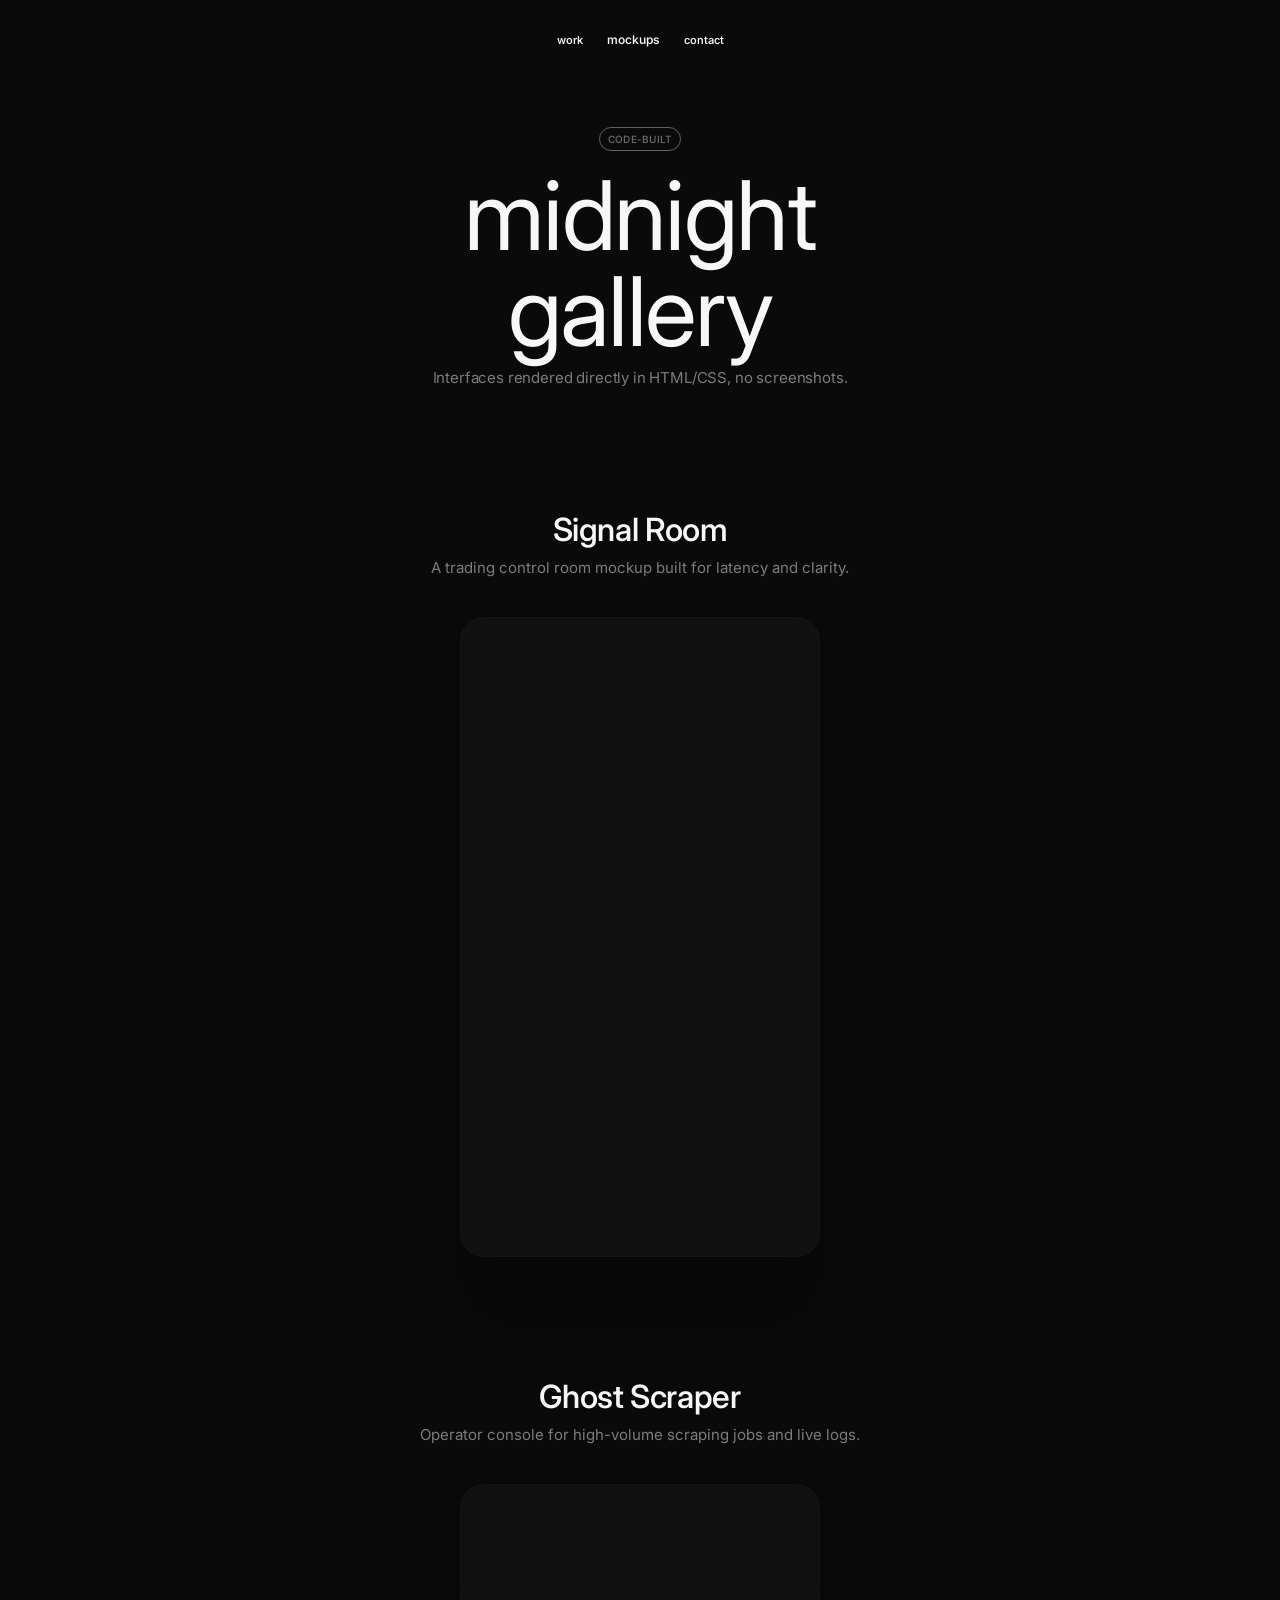
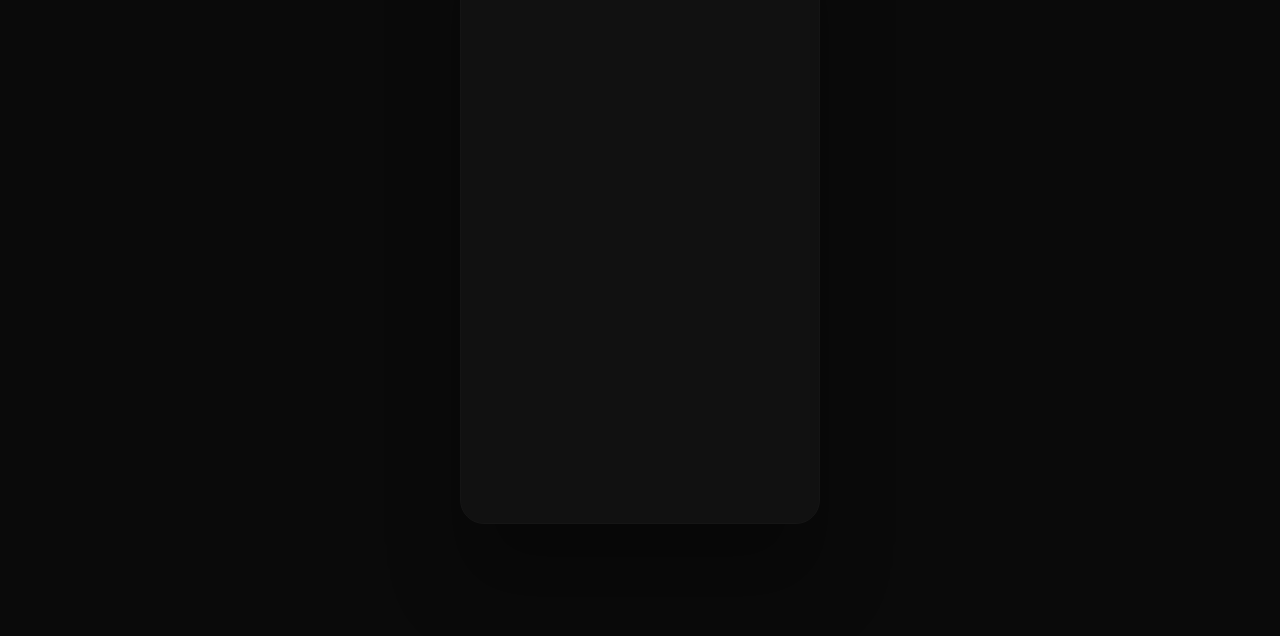
==== mockups.html @ c09f7953 "Create mockups.html" ====
<!doctype html>
<html lang="en">
<head>
  <meta charset="utf-8" />
  <title>Mockups · International Magic</title>
  <meta name="viewport" content="width=device-width, initial-scale=1" />
  <link rel="preconnect" href="https://fonts.googleapis.com" />
  <link rel="preconnect" href="https://fonts.gstatic.com" crossorigin />
  <link href="https://fonts.googleapis.com/css2?family=Inter:wght@400;475;500;550;650&display=swap" rel="stylesheet" />
  <link rel="stylesheet" href="style.css" />
</head>
<body>
  <div class="page">
    <header class="top-nav">
      <a href="index.html#work" class="top-nav-link">work</a>
      <span class="top-nav-brand">mockups</span>
      <a href="index.html#contact" class="top-nav-link">contact</a>
    </header>

    <main>
      <section class="section hero">
        <div class="hero-content">
          <span class="badge">CODE-BUILT</span>
          <h1 class="hero-title">midnight gallery</h1>
          <p class="hero-subtitle">
            Interfaces rendered directly in HTML/CSS, no screenshots.
          </p>
        </div>
      </section>

      <!-- Signal Room -->
      <section class="section">
        <div class="section-heading">
          <h2 class="heading">Signal Room</h2>
          <p class="section-subtitle">
            A trading control room mockup built for latency and clarity.
          </p>
        </div>

        <div class="device-frame">
          <!-- paste Signal Room mockup here (from previous message) -->
          <!-- ... -->
        </div>
      </section>

      <!-- Ghost Scraper -->
      <section class="section">
        <div class="section-heading">
          <h2 class="heading">Ghost Scraper</h2>
          <p class="section-subtitle">
            Operator console for high-volume scraping jobs and live logs.
          </p>
        </div>

        <div class="device-frame">
          <!-- paste Ghost Scraper mockup here (from previous message) -->
          <!-- ... -->
        </div>
      </section>
    </main>
  </div>

  <script src="app.js"></script>
</body>
</html>
---- style.css ----
:root {
  --color-void: #0a0a0a;
  --color-chalk: #f7f7f7;
  --color-ivory: #ebebeb;
  --color-ash: #7c7c7c;
  --color-graphite: #4d4d4d;
  --color-smoke: #707070;
  --color-steel: #616161;
  --color-charcoal: #585858;

  --text-caption: 10px;
  --leading-caption: 1.4;
  --tracking-caption: 0.25px;
  --text-body-lg: 16px;
  --leading-body-lg: 1.6;
  --tracking-body-lg: -0.16px;
  --text-heading: 32px;
  --leading-heading: 1.25;
  --tracking-heading: -0.384px;
  --text-display: 96px;
  --leading-display: 1;
  --tracking-display: -1.632px;

  --font-weight-regular: 400;
  --font-weight-w475: 475;
  --font-weight-medium: 500;
  --font-weight-w550: 550;
  --font-weight-w650: 650;

  --spacing-4: 4px;
  --spacing-8: 8px;
  --spacing-10: 10px;
  --spacing-12: 12px;
  --spacing-16: 16px;
  --spacing-20: 20px;
  --spacing-24: 24px;

  --page-max-width: 640px;
  --section-gap: 120px;

  --radius-cards: 24px;
  --radius-buttons: 9999px;
  --radius-badges: 9999px;

  --shadow-xl: 0px 64px 72px 0px rgba(0, 0, 0, 0.25);
}

*,
*::before,
*::after {
  box-sizing: border-box;
}

html,
body {
  margin: 0;
  padding: 0;
  background: var(--color-void);
  color: var(--color-chalk);
  font-family: 'Inter', system-ui, -apple-system, BlinkMacSystemFont, "Segoe UI", Roboto, sans-serif;
}

body {
  display: flex;
  justify-content: center;
}

.page {
  max-width: var(--page-max-width);
  width: 100%;
  padding: 32px 20px 80px;
}

.section {
  margin-top: var(--section-gap);
}

.section:first-of-type {
  margin-top: 80px;
}

/* Top navigation */

.top-nav {
  display: flex;
  justify-content: center;
  align-items: center;
  gap: 24px;
  font-size: 11px;
  font-weight: var(--font-weight-w550);
  color: var(--color-chalk);
}

.top-nav-link,
.top-nav-brand {
  text-decoration: none;
  color: inherit;
}

.top-nav-brand {
  font-size: 12px;
}

/* Hero */

.hero-content {
  text-align: center;
}

.hero-title {
  margin: 16px 0 8px;
  font-size: var(--text-display);
  line-height: var(--leading-display);
  letter-spacing: var(--tracking-display);
  font-weight: var(--font-weight-regular);
}

.hero-subtitle {
  margin: 0;
  font-size: 15px;
  line-height: 1.5;
  letter-spacing: -0.16px;
  color: var(--color-ash);
}

/* Badge */

.badge {
  display: inline-flex;
  align-items: center;
  justify-content: center;
  padding: var(--spacing-4) var(--spacing-8);
  border-radius: var(--radius-badges);
  border: 1px solid var(--color-steel);
  font-size: var(--text-caption);
  line-height: var(--leading-caption);
  letter-spacing: var(--tracking-caption);
  font-weight: var(--font-weight-w475);
  color: var(--color-smoke);
}

/* Section headings */

.section-heading {
  text-align: center;
  margin-bottom: 40px;
}

.heading {
  margin: 0 0 8px;
  font-size: var(--text-heading);
  line-height: var(--leading-heading);
  letter-spacing: var(--tracking-heading);
  font-weight: var(--font-weight-w550);
  color: var(--color-chalk);
}

.section-subtitle {
  margin: 0;
  font-size: 15px;
  color: var(--color-ash);
}

/* Body text */

.body-lg {
  font-size: var(--text-body-lg);
  line-height: var(--leading-body-lg);
  letter-spacing: var(--tracking-body-lg);
  color: var(--color-ash);
}

/* Projects */

.project {
  margin-bottom: 80px;
}

.project-header {
  text-align: center;
  margin-bottom: 32px;
}

.project-title {
  margin: 16px 0 8px;
  font-size: 24px;
  font-weight: var(--font-weight-w550);
  letter-spacing: -0.16px;
}

.project-subtitle {
  margin: 0;
  font-size: 15px;
  color: var(--color-ash);
}

/* Device frame */

.device-frame {
  width: 100%;
  max-width: 360px;
  margin: 0 auto 32px;
  aspect-ratio: 9 / 16;
  border-radius: var(--radius-cards);
  box-shadow: var(--shadow-xl);
  background: #111;
  border: 1px solid #151515;
  overflow: hidden;
}

/* Project meta */

.project-meta {
  text-align: center;
}

.project-copy {
  margin: 0 0 24px;
  font-size: var(--text-body-lg);
  line-height: var(--leading-body-lg);
  letter-spacing: var(--tracking-body-lg);
  color: var(--color-ash);
}

/* Ghost button */

.ghost-button {
  display: inline-flex;
  align-items: center;
  justify-content: center;
  padding: 8px 20px;
  border-radius: var(--radius-buttons);
  border: 1px solid var(--color-ivory);
  font-size: 15px;
  font-weight: var(--font-weight-w475);
  letter-spacing: -0.16px;
  color: var(--color-ivory);
  background: transparent;
  text-decoration: none;
  cursor: pointer;
}

/* ---- Signal Room mock app styles ---- */

.app-shell {
  width: 100%;
  height: 100%;
  background: #101010;
  display: flex;
  flex-direction: column;
  padding: 12px;
  color: var(--color-chalk);
}

.app-header {
  display: flex;
  justify-content: space-between;
  align-items: center;
  padding-bottom: 8px;
  border-bottom: 1px solid #181818;
}

.app-title {
  display: flex;
  align-items: center;
  gap: 8px;
}

.app-name {
  font-size: 13px;
  font-weight: var(--font-weight-w550);
}

.app-env-pill {
  padding: 2px 8px;
  border-radius: var(--radius-buttons);
  border: 1px solid #2b2b2b;
  font-size: 10px;
  color: var(--color-ash);
}

.app-status {
  display: flex;
  align-items: center;
  gap: 6px;
  font-size: 11px;
  color: var(--color-ash);
}

.status-dot {
  width: 6px;
  height: 6px;
  border-radius: 50%;
}

.status-online {
  background: #3fbf6b;
}

/* Layout */

.app-body {
  display: grid;
  grid-template-columns: 220px 1fr;
  gap: 12px;
  margin-top: 12px;
}

/* Sidebar */

.app-sidebar {
  background: #0f0f0f;
  border-radius: 12px;
  border: 1px solid #181818;
  padding: 10px;
}

.sidebar-section + .sidebar-section {
  margin-top: 16px;
}

.sidebar-label {
  font-size: 11px;
  text-transform: uppercase;
  letter-spacing: 0.12em;
  color: var(--color-graphite);
  margin-bottom: 8px;
}

.sidebar-list {
  list-style: none;
  margin: 0;
  padding: 0;
}

.sidebar-item {
  display: flex;
  justify-content: space-between;
  align-items: center;
  padding: 6px 8px;
  border-radius: 8px;
  font-size: 12px;
  color: var(--color-chalk);
}

.sidebar-item-active {
  background: #151515;
}

.tag {
  font-size: 10px;
  padding: 2px 6px;
  border-radius: 9999px;
}

.tag-running {
  background: rgba(63, 191, 107, 0.12);
  color: #3fbf6b;
}

.tag-paused {
  background: rgba(184, 163, 74, 0.12);
  color: #b8a34a;
}

.tag-error {
  background: rgba(215, 83, 83, 0.12);
  color: #d75353;
}

.sidebar-filter-row {
  display: flex;
  flex-wrap: wrap;
  gap: 6px;
}

.pill {
  border-radius: 9999px;
  border: 1px solid #2b2b2b;
  background: transparent;
  color: var(--color-ash);
  font-size: 10px;
  padding: 4px 8px;
}

.pill-active {
  background: #181818;
  color: var(--color-chalk);
}

/* Main content */

.app-main {
  display: flex;
  flex-direction: column;
  gap: 10px;
}

.metrics-row {
  display: flex;
  gap: 10px;
}

.metric-card {
  flex: 1;
  background: #0f0f0f;
  border-radius: 12px;
  border: 1px solid #181818;
  padding: 8px 10px;
}

.metric-label {
  font-size: 11px;
  color: var(--color-ash);
}

.metric-value {
  margin-top: 4px;
  font-size: 14px;
  font-weight: var(--font-weight-w550);
}

/* Chart stub */

.chart-card {
  background: #0f0f0f;
  border-radius: 12px;
  border: 1px solid #181818;
  padding: 8px 10px;
}

.chart-header {
  display: flex;
  justify-content: space-between;
  align-items: center;
  font-size: 11px;
  color: var(--color-ash);
}

.chart-body.chart-placeholder {
  margin-top: 6px;
  height: 80px;
  background-image: linear-gradient(
    to right,
    rgba(255,255,255,0.04) 0,
    rgba(255,255,255,0.04) 1px,
    transparent 1px,
    transparent 40px
  );
  background-size: 40px 100%;
  border-radius: 8px;
}

/* Table */

.table-card {
  background: #0f0f0f;
  border-radius: 12px;
  border: 1px solid #181818;
  padding: 8px 10px;
}

.table-header {
  display: flex;
  justify-content: space-between;
  align-items: center;
  font-size: 11px;
  color: var(--color-ash);
  margin-bottom: 4px;
}

.positions-table {
  width: 100%;
  border-collapse: collapse;
  font-size: 11px;
}

.positions-table th,
.positions-table td {
  padding: 4px 3px;
  text-align: left;
}

.positions-table thead {
  color: var(--color-graphite);
}

.positions-table tbody tr:nth-child(even) {
  background: #111111;
}

.pnl-positive {
  color: #3fbf6b;
}

.pnl-negative {
  color: #d75353;
}
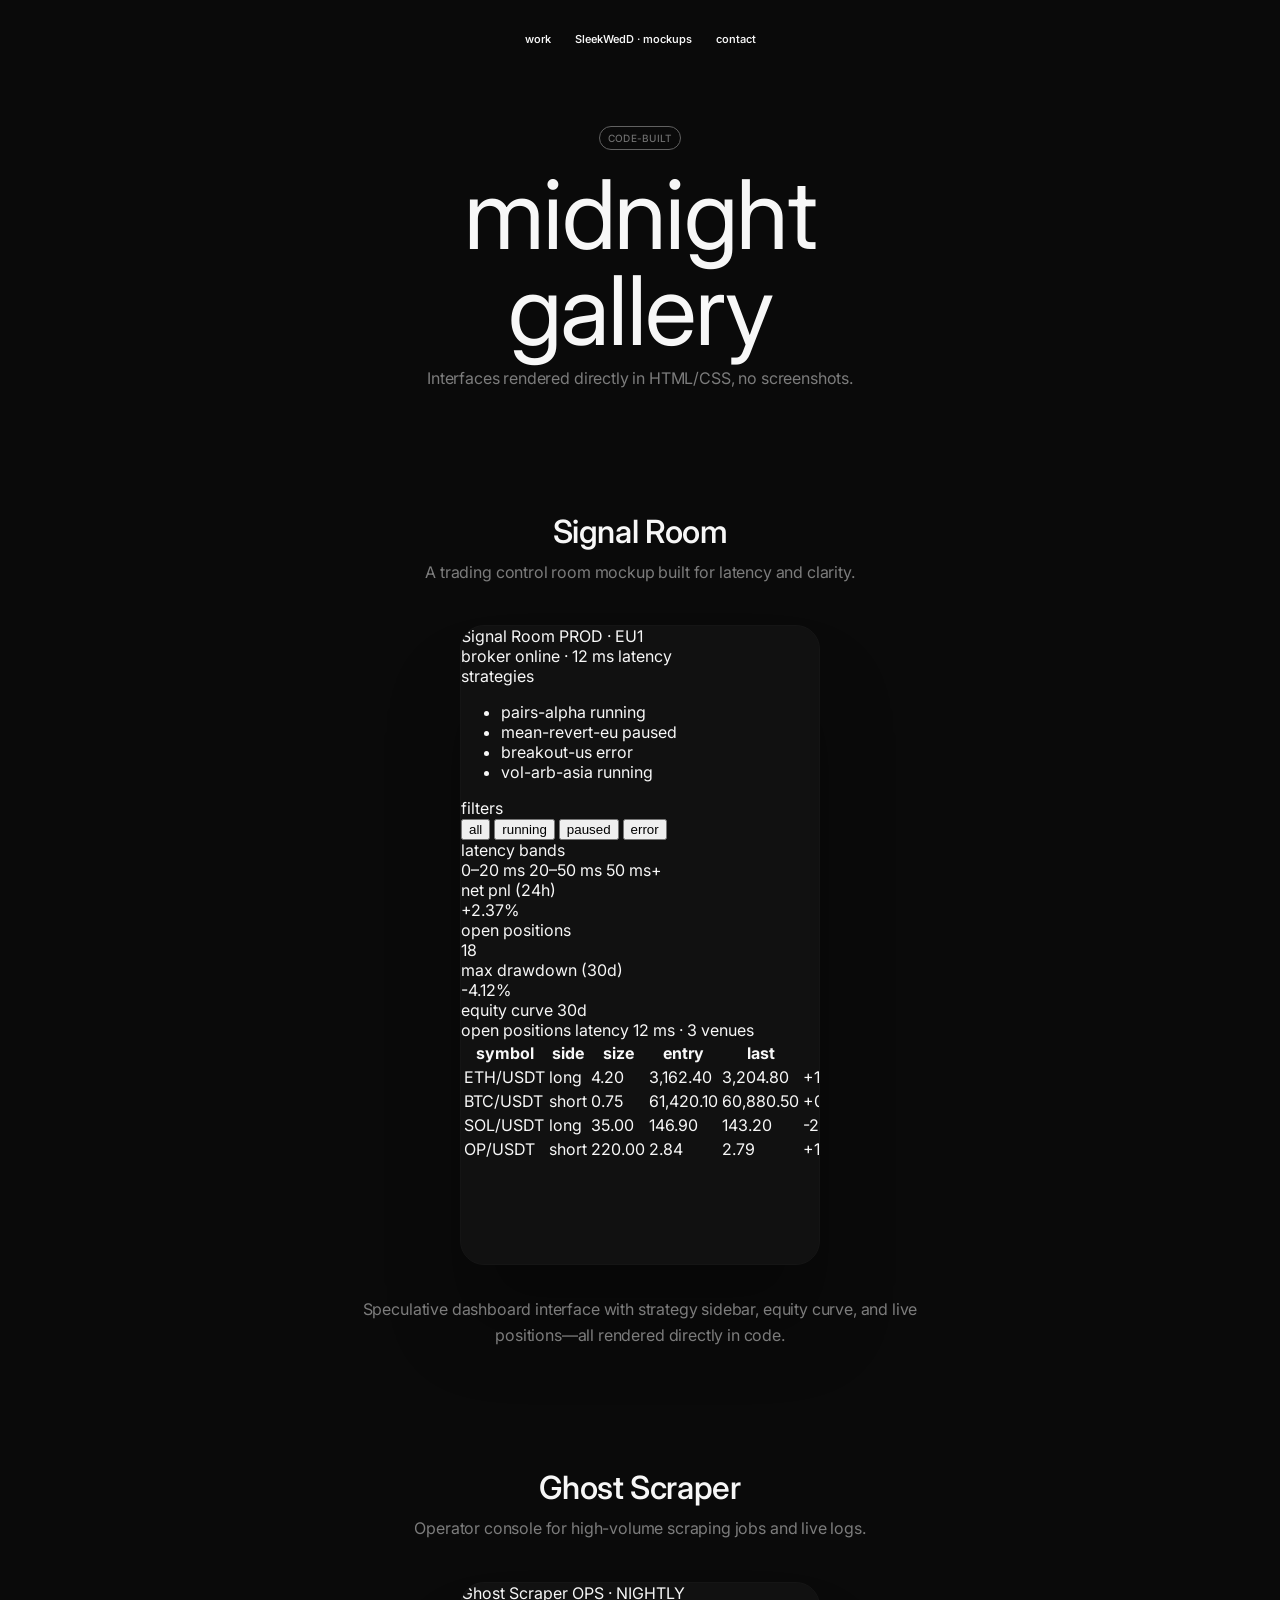
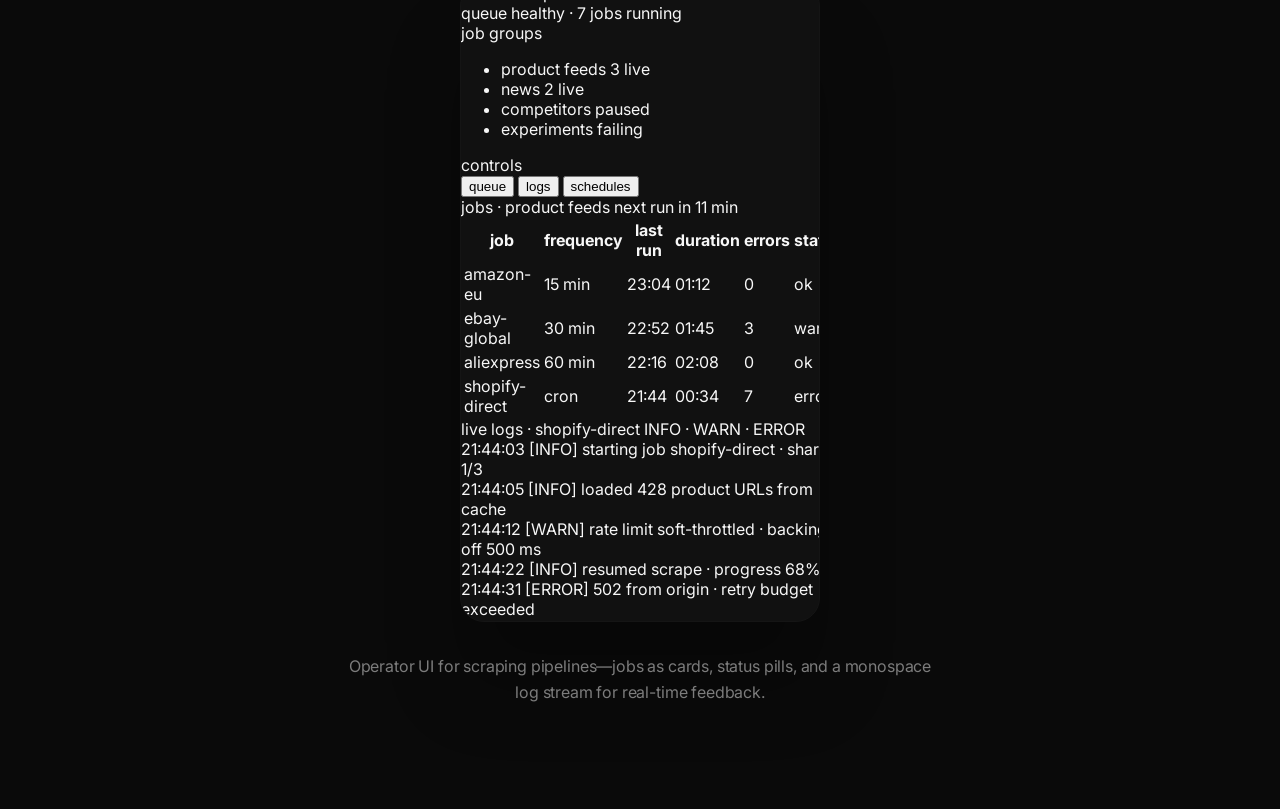
==== commit 850154bd: "Update mockups.html" ====
--- a/mockups.html
+++ b/mockups.html
@@ -2,22 +2,30 @@
 <html lang="en">
 <head>
   <meta charset="utf-8" />
-  <title>Mockups · International Magic</title>
+  <title>Mockups · SleekWedD</title>
   <meta name="viewport" content="width=device-width, initial-scale=1" />
+  <meta
+    name="description"
+    content="Code-built mockups from SleekWedD: Signal Room trading dashboard and Ghost Scraper automation console."
+  />
   <link rel="preconnect" href="https://fonts.googleapis.com" />
   <link rel="preconnect" href="https://fonts.gstatic.com" crossorigin />
-  <link href="https://fonts.googleapis.com/css2?family=Inter:wght@400;475;500;550;650&display=swap" rel="stylesheet" />
+  <link
+    href="https://fonts.googleapis.com/css2?family=Inter:wght@400;475;500;550;650&display=swap"
+    rel="stylesheet"
+  />
   <link rel="stylesheet" href="style.css" />
 </head>
 <body>
   <div class="page">
     <header class="top-nav">
       <a href="index.html#work" class="top-nav-link">work</a>
-      <span class="top-nav-brand">mockups</span>
+      <span class="top-nav-brand">SleekWedD · mockups</span>
       <a href="index.html#contact" class="top-nav-link">contact</a>
     </header>
 
     <main>
+      <!-- Hero -->
       <section class="section hero">
         <div class="hero-content">
           <span class="badge">CODE-BUILT</span>
@@ -38,8 +46,153 @@
         </div>
 
         <div class="device-frame">
-          <!-- paste Signal Room mockup here (from previous message) -->
-          <!-- ... -->
+          <!-- Signal Room mockup -->
+          <div class="app-shell app-shell--signal">
+            <header class="app-header">
+              <div class="app-title">
+                <span class="app-name">Signal Room</span>
+                <span class="app-env-pill">PROD · EU1</span>
+              </div>
+              <div class="app-status">
+                <span class="status-dot status-online"></span>
+                <span class="status-label">broker online · 12 ms latency</span>
+              </div>
+            </header>
+
+            <div class="app-body">
+              <!-- Sidebar -->
+              <aside class="app-sidebar">
+                <div class="sidebar-section">
+                  <div class="sidebar-label">strategies</div>
+                  <ul class="sidebar-list">
+                    <li class="sidebar-item sidebar-item-active">
+                      <span>pairs-alpha</span>
+                      <span class="tag tag-running">running</span>
+                    </li>
+                    <li class="sidebar-item">
+                      <span>mean-revert-eu</span>
+                      <span class="tag tag-paused">paused</span>
+                    </li>
+                    <li class="sidebar-item">
+                      <span>breakout-us</span>
+                      <span class="tag tag-error">error</span>
+                    </li>
+                    <li class="sidebar-item">
+                      <span>vol-arb-asia</span>
+                      <span class="tag tag-running">running</span>
+                    </li>
+                  </ul>
+                </div>
+
+                <div class="sidebar-section">
+                  <div class="sidebar-label">filters</div>
+                  <div class="sidebar-filter-row">
+                    <button class="pill pill-active">all</button>
+                    <button class="pill">running</button>
+                    <button class="pill">paused</button>
+                    <button class="pill">error</button>
+                  </div>
+                </div>
+
+                <div class="sidebar-section">
+                  <div class="sidebar-label">latency bands</div>
+                  <div class="latency-badges">
+                    <span class="latency-pill latency-good">0–20 ms</span>
+                    <span class="latency-pill latency-warn">20–50 ms</span>
+                    <span class="latency-pill latency-bad">50 ms+</span>
+                  </div>
+                </div>
+              </aside>
+
+              <!-- Main -->
+              <div class="app-main">
+                <div class="metrics-row">
+                  <div class="metric-card">
+                    <div class="metric-label">net pnl (24h)</div>
+                    <div class="metric-value metric-positive">+2.37%</div>
+                  </div>
+                  <div class="metric-card">
+                    <div class="metric-label">open positions</div>
+                    <div class="metric-value">18</div>
+                  </div>
+                  <div class="metric-card">
+                    <div class="metric-label">max drawdown (30d)</div>
+                    <div class="metric-value metric-negative">-4.12%</div>
+                  </div>
+                </div>
+
+                <div class="chart-card">
+                  <div class="chart-header">
+                    <span class="chart-title">equity curve</span>
+                    <span class="chart-range">30d</span>
+                  </div>
+                  <div class="chart-body chart-placeholder">
+                    <div class="chart-line"></div>
+                  </div>
+                </div>
+
+                <div class="table-card">
+                  <div class="table-header">
+                    <span class="table-title">open positions</span>
+                    <span class="table-subtitle">latency 12 ms · 3 venues</span>
+                  </div>
+                  <table class="positions-table">
+                    <thead>
+                      <tr>
+                        <th>symbol</th>
+                        <th>side</th>
+                        <th>size</th>
+                        <th>entry</th>
+                        <th>last</th>
+                        <th>pnl</th>
+                      </tr>
+                    </thead>
+                    <tbody>
+                      <tr>
+                        <td>ETH/USDT</td>
+                        <td>long</td>
+                        <td>4.20</td>
+                        <td>3,162.40</td>
+                        <td>3,204.80</td>
+                        <td class="pnl-positive">+1.34%</td>
+                      </tr>
+                      <tr>
+                        <td>BTC/USDT</td>
+                        <td>short</td>
+                        <td>0.75</td>
+                        <td>61,420.10</td>
+                        <td>60,880.50</td>
+                        <td class="pnl-positive">+0.88%</td>
+                      </tr>
+                      <tr>
+                        <td>SOL/USDT</td>
+                        <td>long</td>
+                        <td>35.00</td>
+                        <td>146.90</td>
+                        <td>143.20</td>
+                        <td class="pnl-negative">-2.52%</td>
+                      </tr>
+                      <tr>
+                        <td>OP/USDT</td>
+                        <td>short</td>
+                        <td>220.00</td>
+                        <td>2.84</td>
+                        <td>2.79</td>
+                        <td class="pnl-positive">+1.76%</td>
+                      </tr>
+                    </tbody>
+                  </table>
+                </div>
+              </div>
+            </div>
+          </div>
+        </div>
+
+        <div class="project-meta">
+          <p class="project-copy">
+            Speculative dashboard interface with strategy sidebar, equity curve,
+            and live positions—all rendered directly in code.
+          </p>
         </div>
       </section>
 
@@ -53,8 +206,149 @@
         </div>
 
         <div class="device-frame">
-          <!-- paste Ghost Scraper mockup here (from previous message) -->
-          <!-- ... -->
+          <!-- Ghost Scraper mockup -->
+          <div class="app-shell app-shell--ghost">
+            <header class="app-header">
+              <div class="app-title">
+                <span class="app-name">Ghost Scraper</span>
+                <span class="app-env-pill">OPS · NIGHTLY</span>
+              </div>
+              <div class="app-status">
+                <span class="status-dot status-online"></span>
+                <span class="status-label">queue healthy · 7 jobs running</span>
+              </div>
+            </header>
+
+            <div class="app-body app-body--ghost">
+              <aside class="app-sidebar">
+                <div class="sidebar-section">
+                  <div class="sidebar-label">job groups</div>
+                  <ul class="sidebar-list">
+                    <li class="sidebar-item sidebar-item-active">
+                      <span>product feeds</span>
+                      <span class="tag tag-running">3 live</span>
+                    </li>
+                    <li class="sidebar-item">
+                      <span>news</span>
+                      <span class="tag tag-running">2 live</span>
+                    </li>
+                    <li class="sidebar-item">
+                      <span>competitors</span>
+                      <span class="tag tag-paused">paused</span>
+                    </li>
+                    <li class="sidebar-item">
+                      <span>experiments</span>
+                      <span class="tag tag-error">failing</span>
+                    </li>
+                  </ul>
+                </div>
+
+                <div class="sidebar-section">
+                  <div class="sidebar-label">controls</div>
+                  <div class="sidebar-filter-row">
+                    <button class="pill pill-active">queue</button>
+                    <button class="pill">logs</button>
+                    <button class="pill">schedules</button>
+                  </div>
+                </div>
+              </aside>
+
+              <div class="app-main app-main--ghost">
+                <div class="table-card table-card--ghost">
+                  <div class="table-header">
+                    <span class="table-title">jobs · product feeds</span>
+                    <span class="table-subtitle">next run in 11 min</span>
+                  </div>
+                  <table class="jobs-table">
+                    <thead>
+                      <tr>
+                        <th>job</th>
+                        <th>frequency</th>
+                        <th>last run</th>
+                        <th>duration</th>
+                        <th>errors</th>
+                        <th>status</th>
+                      </tr>
+                    </thead>
+                    <tbody>
+                      <tr>
+                        <td>amazon-eu</td>
+                        <td>15 min</td>
+                        <td>23:04</td>
+                        <td>01:12</td>
+                        <td>0</td>
+                        <td><span class="status-pill status-pill-ok">ok</span></td>
+                      </tr>
+                      <tr>
+                        <td>ebay-global</td>
+                        <td>30 min</td>
+                        <td>22:52</td>
+                        <td>01:45</td>
+                        <td>3</td>
+                        <td><span class="status-pill status-pill-warn">warn</span></td>
+                      </tr>
+                      <tr>
+                        <td>aliexpress</td>
+                        <td>60 min</td>
+                        <td>22:16</td>
+                        <td>02:08</td>
+                        <td>0</td>
+                        <td><span class="status-pill status-pill-ok">ok</span></td>
+                      </tr>
+                      <tr>
+                        <td>shopify-direct</td>
+                        <td>cron</td>
+                        <td>21:44</td>
+                        <td>00:34</td>
+                        <td>7</td>
+                        <td><span class="status-pill status-pill-error">error</span></td>
+                      </tr>
+                    </tbody>
+                  </table>
+                </div>
+
+                <div class="logs-card">
+                  <div class="logs-header">
+                    <span class="logs-title">live logs · shopify-direct</span>
+                    <span class="logs-level">INFO · WARN · ERROR</span>
+                  </div>
+                  <div class="logs-body">
+                    <div class="log-line log-info">
+                      <span class="log-ts">21:44:03</span>
+                      <span class="log-msg">[INFO] starting job shopify-direct · shard 1/3</span>
+                    </div>
+                    <div class="log-line log-info">
+                      <span class="log-ts">21:44:05</span>
+                      <span class="log-msg">[INFO] loaded 428 product URLs from cache</span>
+                    </div>
+                    <div class="log-line log-warn">
+                      <span class="log-ts">21:44:12</span>
+                      <span class="log-msg">[WARN] rate limit soft-throttled · backing off 500 ms</span>
+                    </div>
+                    <div class="log-line log-info">
+                      <span class="log-ts">21:44:22</span>
+                      <span class="log-msg">[INFO] resumed scrape · progress 68%</span>
+                    </div>
+                    <div class="log-line log-error">
+                      <span class="log-ts">21:44:31</span>
+                      <span class="log-msg">[ERROR] 502 from origin · retry budget exceeded</span>
+                    </div>
+                    <div class="log-line log-error">
+                      <span class="log-ts">21:44:34</span>
+                      <span class="log-msg">[ERROR] marking job failed · queued for manual review</span>
+                    </div>
+                  </div>
+                </div>
+              </div>
+            </div>
+          </div>
+        </div>
+
+        <div class="project-meta">
+          <p class="project-copy">
+            Operator UI for scraping pipelines—jobs as cards, status pills, and
+            a monospace log stream for real-time feedback.
+          </p>
         </div>
       </section>
     </main>
--- a/style.css
+++ b/style.css
@@ -1,4 +1,5 @@
 :root {
+  /* Colors */
   --color-void: #0a0a0a;
   --color-chalk: #f7f7f7;
   --color-ivory: #ebebeb;
@@ -8,6 +9,11 @@
   --color-steel: #616161;
   --color-charcoal: #585858;
 
+  /* Typography — Font Families */
+  --font-wand-ui-pro: 'Inter', ui-sans-serif, system-ui, -apple-system,
+    BlinkMacSystemFont, "Segoe UI", Roboto, sans-serif; /* substitute */
+
+  /* Typography — Scale */
   --text-caption: 10px;
   --leading-caption: 1.4;
   --tracking-caption: 0.25px;
@@ -21,12 +27,15 @@
   --leading-display: 1;
   --tracking-display: -1.632px;
 
+  /* Typography — Weights */
   --font-weight-regular: 400;
   --font-weight-w475: 475;
   --font-weight-medium: 500;
   --font-weight-w550: 550;
   --font-weight-w650: 650;
 
+  /* Spacing */
+  --spacing-unit: 8px;
   --spacing-4: 4px;
   --spacing-8: 8px;
   --spacing-10: 10px;
@@ -35,15 +44,27 @@
   --spacing-20: 20px;
   --spacing-24: 24px;
 
+  /* Layout */
   --page-max-width: 640px;
   --section-gap: 120px;
-
+  --card-padding: 16px;
+  --element-gap: 12px;
+
+  /* Border Radius */
   --radius-cards: 24px;
+  --radius-badges: 9999px;
   --radius-buttons: 9999px;
-  --radius-badges: 9999px;
-
+  --radius-smallcontainers: 16px;
+
+  /* Shadows */
   --shadow-xl: 0px 64px 72px 0px rgba(0, 0, 0, 0.25);
-}
+
+  /* Surfaces */
+  --surface-void: #0a0a0a;
+  --surface-charcoal: #585858;
+}
+
+/* Global canvas */
 
 *,
 *::before,
@@ -57,7 +78,7 @@
   padding: 0;
   background: var(--color-void);
   color: var(--color-chalk);
-  font-family: 'Inter', system-ui, -apple-system, BlinkMacSystemFont, "Segoe UI", Roboto, sans-serif;
+  font-family: var(--font-wand-ui-pro);
 }
 
 body {
@@ -71,6 +92,8 @@
   padding: 32px 20px 80px;
 }
 
+/* Section rhythm: invisible dividers */
+
 .section {
   margin-top: var(--section-gap);
 }
@@ -78,8 +101,7 @@
 .section:first-of-type {
   margin-top: 80px;
 }
-
-/* Top navigation */
+/* Top Bar Navigation — three quiet words */
 
 .top-nav {
   display: flex;
@@ -97,11 +119,7 @@
   color: inherit;
 }
 
-.top-nav-brand {
-  font-size: 12px;
-}
-
-/* Hero */
+/* Display headline + subtitle */
 
 .hero-content {
   text-align: center;
@@ -112,18 +130,18 @@
   font-size: var(--text-display);
   line-height: var(--leading-display);
   letter-spacing: var(--tracking-display);
-  font-weight: var(--font-weight-regular);
+  font-weight: var(--font-weight-regular); /* whisper-weight 400 */
 }
 
 .hero-subtitle {
   margin: 0;
-  font-size: 15px;
-  line-height: 1.5;
-  letter-spacing: -0.16px;
-  color: var(--color-ash);
-}
-
-/* Badge */
+  font-size: 16px;
+  line-height: var(--leading-body-lg);
+  letter-spacing: var(--tracking-body-lg);
+  color: var(--color-ash);
+}
+
+/* AD / category badge */
 
 .badge {
   display: inline-flex;
@@ -157,7 +175,9 @@
 
 .section-subtitle {
   margin: 0;
-  font-size: 15px;
+  font-size: 16px;
+  line-height: var(--leading-body-lg);
+  letter-spacing: var(--tracking-body-lg);
   color: var(--color-ash);
 }
 
@@ -170,59 +190,7 @@
   color: var(--color-ash);
 }
 
-/* Projects */
-
-.project {
-  margin-bottom: 80px;
-}
-
-.project-header {
-  text-align: center;
-  margin-bottom: 32px;
-}
-
-.project-title {
-  margin: 16px 0 8px;
-  font-size: 24px;
-  font-weight: var(--font-weight-w550);
-  letter-spacing: -0.16px;
-}
-
-.project-subtitle {
-  margin: 0;
-  font-size: 15px;
-  color: var(--color-ash);
-}
-
-/* Device frame */
-
-.device-frame {
-  width: 100%;
-  max-width: 360px;
-  margin: 0 auto 32px;
-  aspect-ratio: 9 / 16;
-  border-radius: var(--radius-cards);
-  box-shadow: var(--shadow-xl);
-  background: #111;
-  border: 1px solid #151515;
-  overflow: hidden;
-}
-
-/* Project meta */
-
-.project-meta {
-  text-align: center;
-}
-
-.project-copy {
-  margin: 0 0 24px;
-  font-size: var(--text-body-lg);
-  line-height: var(--leading-body-lg);
-  letter-spacing: var(--tracking-body-lg);
-  color: var(--color-ash);
-}
-
-/* Ghost button */
+/* Ghost subscribe / action button */
 
 .ghost-button {
   display: inline-flex;
@@ -239,260 +207,55 @@
   text-decoration: none;
   cursor: pointer;
 }
-
-/* ---- Signal Room mock app styles ---- */
-
-.app-shell {
+/* Project container */
+
+.project {
+  margin-bottom: 80px; /* still keep at least 80px breathing inside section */
+}
+
+.project-header {
+  text-align: center;
+  margin-bottom: 32px;
+}
+
+.project-title {
+  margin: 16px 0 8px;
+  font-size: 24px;
+  font-weight: var(--font-weight-w550);
+  letter-spacing: -0.16px;
+}
+
+.project-subtitle {
+  margin: 0;
+  font-size: 16px;
+  line-height: var(--leading-body-lg);
+  letter-spacing: var(--tracking-body-lg);
+  color: var(--color-ash);
+}
+
+.project-meta {
+  text-align: center;
+}
+
+.project-copy {
+  margin: 0 0 24px;
+  font-size: var(--text-body-lg);
+  line-height: var(--leading-body-lg);
+  letter-spacing: var(--tracking-body-lg);
+  color: var(--color-ash);
+}
+
+/* Phone / device mockup frame */
+
+.device-frame {
   width: 100%;
-  height: 100%;
-  background: #101010;
+  max-width: 360px;
+  margin: 0 auto 32px;
+  aspect-ratio: 9 / 16;
+  border-radius: var(--radius-cards);
+  box-shadow: var(--shadow-xl);
+  background: #111111;
+  border: 1px solid #151515;
+  overflow: hidden;
   display: flex;
-  flex-direction: column;
-  padding: 12px;
-  color: var(--color-chalk);
-}
-
-.app-header {
-  display: flex;
-  justify-content: space-between;
-  align-items: center;
-  padding-bottom: 8px;
-  border-bottom: 1px solid #181818;
-}
-
-.app-title {
-  display: flex;
-  align-items: center;
-  gap: 8px;
-}
-
-.app-name {
-  font-size: 13px;
-  font-weight: var(--font-weight-w550);
-}
-
-.app-env-pill {
-  padding: 2px 8px;
-  border-radius: var(--radius-buttons);
-  border: 1px solid #2b2b2b;
-  font-size: 10px;
-  color: var(--color-ash);
-}
-
-.app-status {
-  display: flex;
-  align-items: center;
-  gap: 6px;
-  font-size: 11px;
-  color: var(--color-ash);
-}
-
-.status-dot {
-  width: 6px;
-  height: 6px;
-  border-radius: 50%;
-}
-
-.status-online {
-  background: #3fbf6b;
-}
-
-/* Layout */
-
-.app-body {
-  display: grid;
-  grid-template-columns: 220px 1fr;
-  gap: 12px;
-  margin-top: 12px;
-}
-
-/* Sidebar */
-
-.app-sidebar {
-  background: #0f0f0f;
-  border-radius: 12px;
-  border: 1px solid #181818;
-  padding: 10px;
-}
-
-.sidebar-section + .sidebar-section {
-  margin-top: 16px;
-}
-
-.sidebar-label {
-  font-size: 11px;
-  text-transform: uppercase;
-  letter-spacing: 0.12em;
-  color: var(--color-graphite);
-  margin-bottom: 8px;
-}
-
-.sidebar-list {
-  list-style: none;
-  margin: 0;
-  padding: 0;
-}
-
-.sidebar-item {
-  display: flex;
-  justify-content: space-between;
-  align-items: center;
-  padding: 6px 8px;
-  border-radius: 8px;
-  font-size: 12px;
-  color: var(--color-chalk);
-}
-
-.sidebar-item-active {
-  background: #151515;
-}
-
-.tag {
-  font-size: 10px;
-  padding: 2px 6px;
-  border-radius: 9999px;
-}
-
-.tag-running {
-  background: rgba(63, 191, 107, 0.12);
-  color: #3fbf6b;
-}
-
-.tag-paused {
-  background: rgba(184, 163, 74, 0.12);
-  color: #b8a34a;
-}
-
-.tag-error {
-  background: rgba(215, 83, 83, 0.12);
-  color: #d75353;
-}
-
-.sidebar-filter-row {
-  display: flex;
-  flex-wrap: wrap;
-  gap: 6px;
-}
-
-.pill {
-  border-radius: 9999px;
-  border: 1px solid #2b2b2b;
-  background: transparent;
-  color: var(--color-ash);
-  font-size: 10px;
-  padding: 4px 8px;
-}
-
-.pill-active {
-  background: #181818;
-  color: var(--color-chalk);
-}
-
-/* Main content */
-
-.app-main {
-  display: flex;
-  flex-direction: column;
-  gap: 10px;
-}
-
-.metrics-row {
-  display: flex;
-  gap: 10px;
-}
-
-.metric-card {
-  flex: 1;
-  background: #0f0f0f;
-  border-radius: 12px;
-  border: 1px solid #181818;
-  padding: 8px 10px;
-}
-
-.metric-label {
-  font-size: 11px;
-  color: var(--color-ash);
-}
-
-.metric-value {
-  margin-top: 4px;
-  font-size: 14px;
-  font-weight: var(--font-weight-w550);
-}
-
-/* Chart stub */
-
-.chart-card {
-  background: #0f0f0f;
-  border-radius: 12px;
-  border: 1px solid #181818;
-  padding: 8px 10px;
-}
-
-.chart-header {
-  display: flex;
-  justify-content: space-between;
-  align-items: center;
-  font-size: 11px;
-  color: var(--color-ash);
-}
-
-.chart-body.chart-placeholder {
-  margin-top: 6px;
-  height: 80px;
-  background-image: linear-gradient(
-    to right,
-    rgba(255,255,255,0.04) 0,
-    rgba(255,255,255,0.04) 1px,
-    transparent 1px,
-    transparent 40px
-  );
-  background-size: 40px 100%;
-  border-radius: 8px;
-}
-
-/* Table */
-
-.table-card {
-  background: #0f0f0f;
-  border-radius: 12px;
-  border: 1px solid #181818;
-  padding: 8px 10px;
-}
-
-.table-header {
-  display: flex;
-  justify-content: space-between;
-  align-items: center;
-  font-size: 11px;
-  color: var(--color-ash);
-  margin-bottom: 4px;
-}
-
-.positions-table {
-  width: 100%;
-  border-collapse: collapse;
-  font-size: 11px;
-}
-
-.positions-table th,
-.positions-table td {
-  padding: 4px 3px;
-  text-align: left;
-}
-
-.positions-table thead {
-  color: var(--color-graphite);
-}
-
-.positions-table tbody tr:nth-child(even) {
-  background: #111111;
-}
-
-.pnl-positive {
-  color: #3fbf6b;
-}
-
-.pnl-negative {
-  color: #d75353;
-}
+}
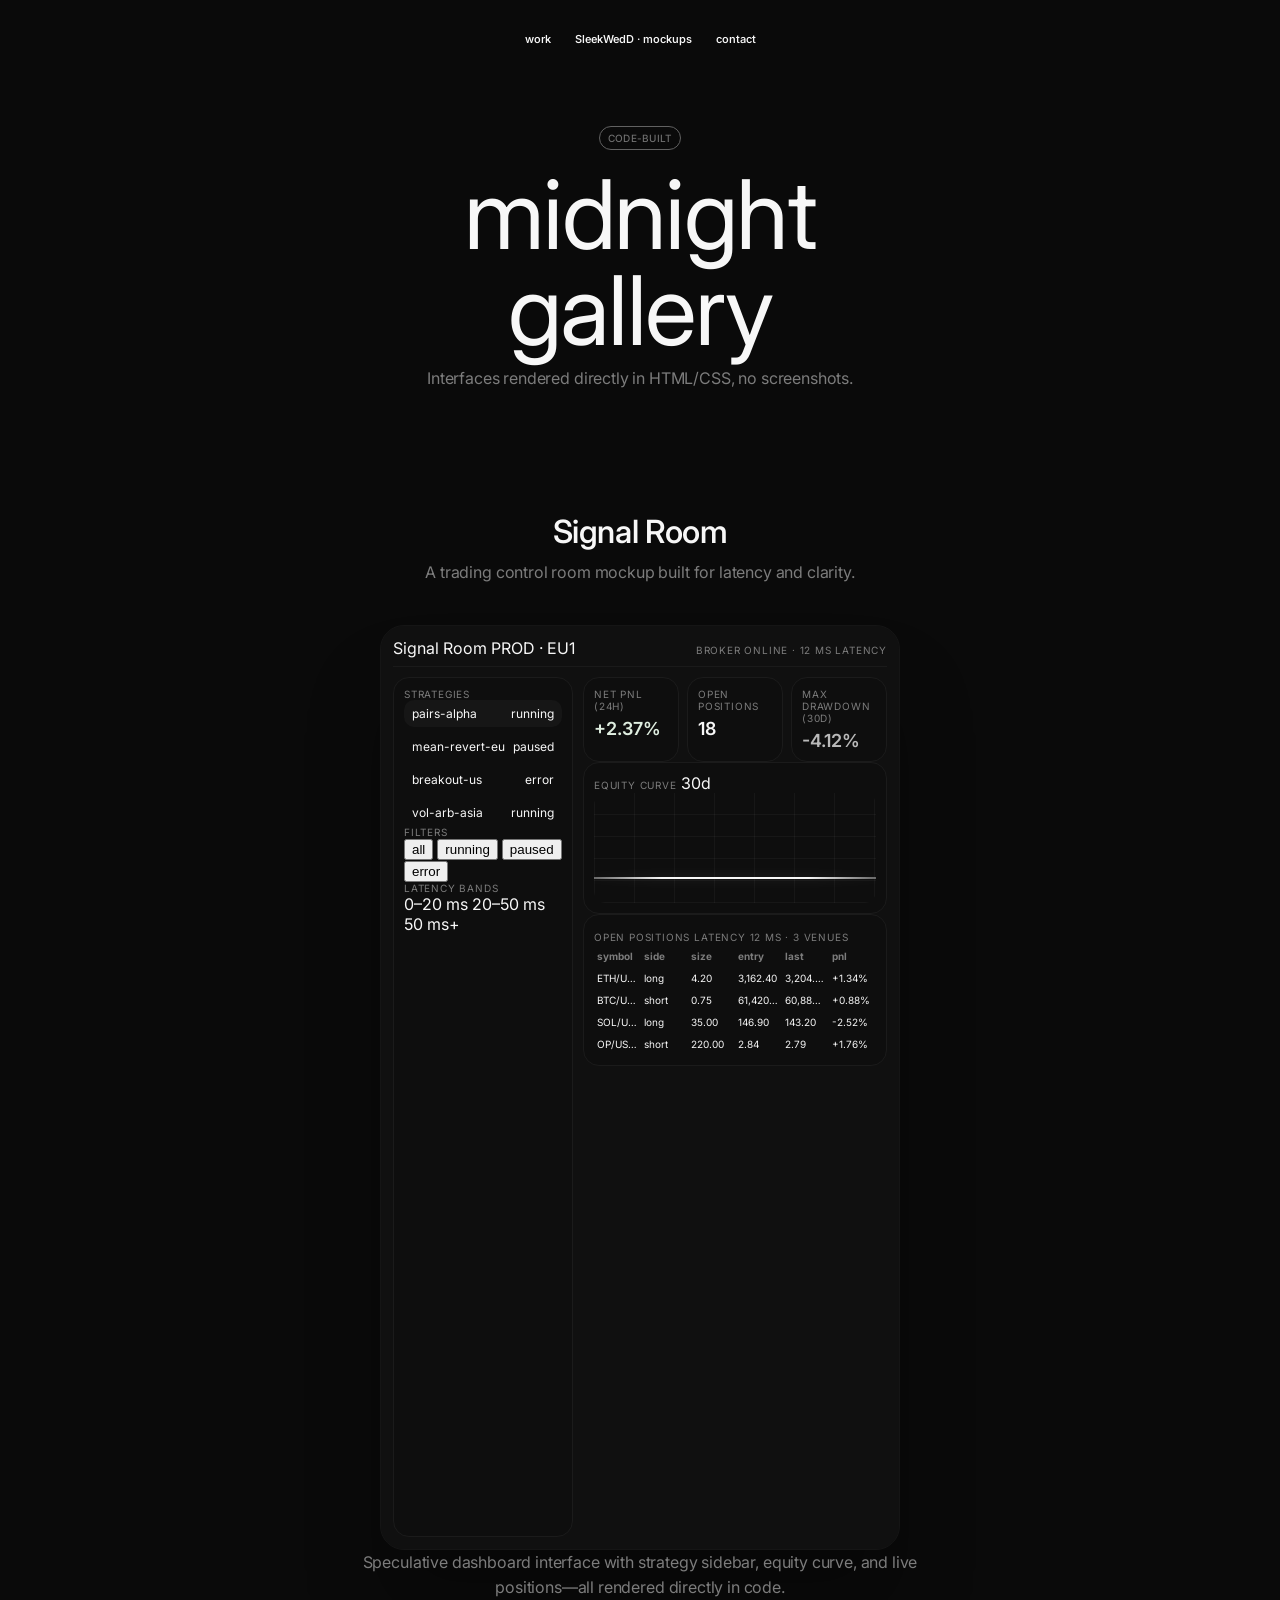
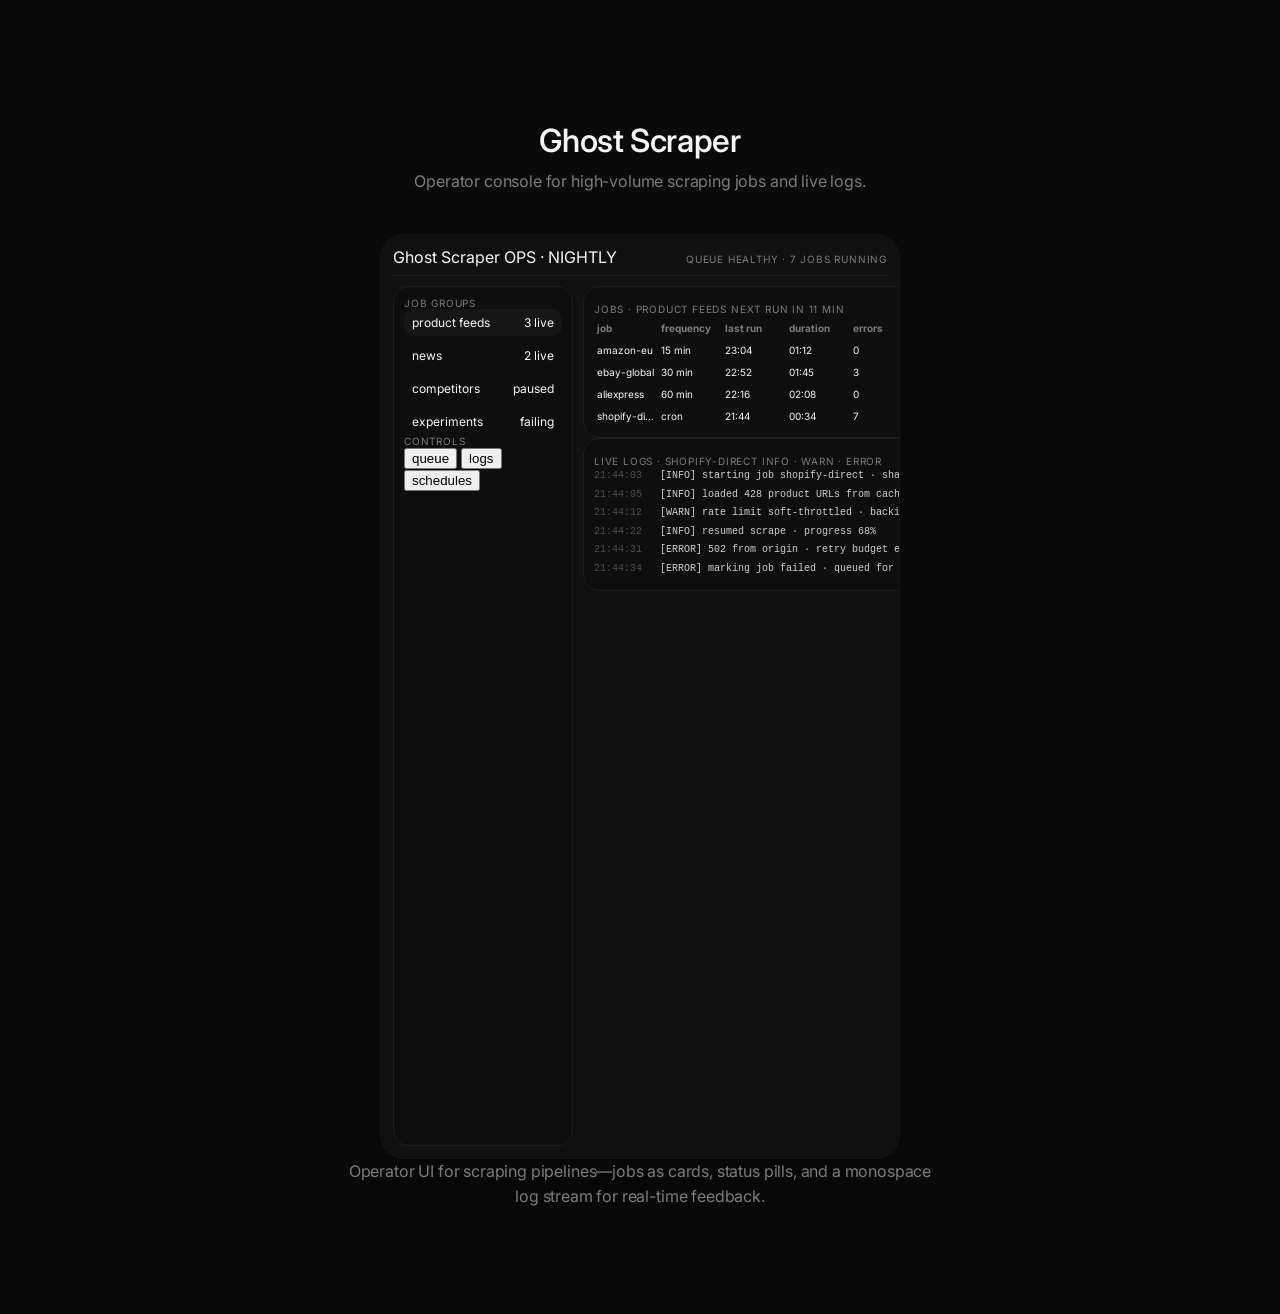
==== commit 9bd1a451: "Update mockups.html" ====
--- a/mockups.html
+++ b/mockups.html
@@ -25,7 +25,6 @@
     </header>
 
     <main>
-      <!-- Hero -->
       <section class="section hero">
         <div class="hero-content">
           <span class="badge">CODE-BUILT</span>
@@ -36,7 +35,6 @@
         </div>
       </section>
 
-      <!-- Signal Room -->
       <section class="section">
         <div class="section-heading">
           <h2 class="heading">Signal Room</h2>
@@ -46,7 +44,6 @@
         </div>
 
         <div class="device-frame">
-          <!-- Signal Room mockup -->
           <div class="app-shell app-shell--signal">
             <header class="app-header">
               <div class="app-title">
@@ -60,7 +57,6 @@
             </header>
 
             <div class="app-body">
-              <!-- Sidebar -->
               <aside class="app-sidebar">
                 <div class="sidebar-section">
                   <div class="sidebar-label">strategies</div>
@@ -87,10 +83,10 @@
                 <div class="sidebar-section">
                   <div class="sidebar-label">filters</div>
                   <div class="sidebar-filter-row">
-                    <button class="pill pill-active">all</button>
-                    <button class="pill">running</button>
-                    <button class="pill">paused</button>
-                    <button class="pill">error</button>
+                    <button class="pill pill-active" type="button">all</button>
+                    <button class="pill" type="button">running</button>
+                    <button class="pill" type="button">paused</button>
+                    <button class="pill" type="button">error</button>
                   </div>
                 </div>
 
@@ -104,8 +100,7 @@
                 </div>
               </aside>
 
-              <!-- Main -->
-              <div class="app-main">
+              <section class="app-main">
                 <div class="metrics-row">
                   <div class="metric-card">
                     <div class="metric-label">net pnl (24h)</div>
@@ -183,7 +178,7 @@
                     </tbody>
                   </table>
                 </div>
-              </div>
+              </section>
             </div>
           </div>
         </div>
@@ -196,7 +191,6 @@
         </div>
       </section>
 
-      <!-- Ghost Scraper -->
       <section class="section">
         <div class="section-heading">
           <h2 class="heading">Ghost Scraper</h2>
@@ -206,7 +200,6 @@
         </div>
 
         <div class="device-frame">
-          <!-- Ghost Scraper mockup -->
           <div class="app-shell app-shell--ghost">
             <header class="app-header">
               <div class="app-title">
@@ -246,14 +239,14 @@
                 <div class="sidebar-section">
                   <div class="sidebar-label">controls</div>
                   <div class="sidebar-filter-row">
-                    <button class="pill pill-active">queue</button>
-                    <button class="pill">logs</button>
-                    <button class="pill">schedules</button>
+                    <button class="pill pill-active" type="button">queue</button>
+                    <button class="pill" type="button">logs</button>
+                    <button class="pill" type="button">schedules</button>
                   </div>
                 </div>
               </aside>
 
-              <div class="app-main app-main--ghost">
+              <section class="app-main app-main--ghost">
                 <div class="table-card table-card--ghost">
                   <div class="table-header">
                     <span class="table-title">jobs · product feeds</span>
@@ -339,7 +332,7 @@
                     </div>
                   </div>
                 </div>
-              </div>
+              </section>
             </div>
           </div>
         </div>
--- a/style.css
+++ b/style.css
@@ -259,3 +259,191 @@
   overflow: hidden;
   display: flex;
 }
+.device-frame {
+  width: 100%;
+  max-width: 520px;
+  margin: 0 auto;
+  aspect-ratio: 9 / 16;
+  border-radius: 24px;
+  overflow: hidden;
+  box-shadow: 0px 64px 72px 0px rgba(0, 0, 0, 0.25);
+  background: #111;
+  border: 1px solid #151515;
+}
+
+.app-shell {
+  width: 100%;
+  height: 100%;
+  background: #101010;
+  color: #f7f7f7;
+  padding: 12px;
+  display: flex;
+  flex-direction: column;
+  gap: 10px;
+  overflow: hidden;
+}
+
+.app-header {
+  display: flex;
+  justify-content: space-between;
+  gap: 12px;
+  border-bottom: 1px solid #1a1a1a;
+  padding-bottom: 8px;
+}
+
+.app-title,
+.app-status,
+.sidebar-item,
+.metric-card,
+.chart-card,
+.table-card,
+.logs-card {
+  font-family: Inter, system-ui, sans-serif;
+}
+
+.app-body {
+  display: grid;
+  grid-template-columns: 180px 1fr;
+  gap: 10px;
+  min-height: 0;
+  flex: 1;
+}
+
+.app-sidebar,
+.metric-card,
+.chart-card,
+.table-card,
+.logs-card {
+  background: #0e0e0e;
+  border: 1px solid #1b1b1b;
+  border-radius: 16px;
+  padding: 10px;
+}
+
+.sidebar-list {
+  list-style: none;
+  margin: 0;
+  padding: 0;
+  display: grid;
+  gap: 6px;
+}
+
+.sidebar-item {
+  display: flex;
+  justify-content: space-between;
+  gap: 8px;
+  font-size: 12px;
+  padding: 6px 8px;
+  border-radius: 10px;
+}
+
+.sidebar-item-active {
+  background: #161616;
+}
+
+.metrics-row {
+  display: grid;
+  grid-template-columns: repeat(3, 1fr);
+  gap: 8px;
+}
+
+.metric-label,
+.chart-title,
+.table-title,
+.logs-title,
+.table-subtitle,
+.logs-level,
+.sidebar-label,
+.status-label {
+  font-size: 10px;
+  color: #7c7c7c;
+  text-transform: uppercase;
+  letter-spacing: 0.08em;
+}
+
+.metric-value {
+  margin-top: 6px;
+  font-size: 18px;
+  font-weight: 600;
+}
+
+.metric-positive { color: #dfeee0; }
+.metric-negative { color: #b9b9b9; }
+
+.chart-placeholder {
+  position: relative;
+  height: 110px;
+  border-radius: 12px;
+  background:
+    linear-gradient(to right, rgba(255,255,255,0.04) 1px, transparent 1px) 0 0 / 40px 100%,
+    linear-gradient(to top, rgba(255,255,255,0.04) 1px, transparent 1px) 0 0 / 100% 22px;
+  overflow: hidden;
+}
+
+.chart-line {
+  position: absolute;
+  left: -15%;
+  right: -15%;
+  bottom: 24px;
+  height: 2px;
+  background: linear-gradient(90deg, transparent, #f7f7f7 30%, #f7f7f7 70%, transparent);
+  filter: drop-shadow(0 0 6px rgba(255,255,255,0.18));
+  animation: drift 4s ease-in-out infinite;
+}
+
+@keyframes drift {
+  0%, 100% { transform: translateX(-4%) scaleX(0.95); opacity: .6; }
+  50% { transform: translateX(4%) scaleX(1.05); opacity: 1; }
+}
+
+.positions-table,
+.jobs-table {
+  width: 100%;
+  border-collapse: collapse;
+  table-layout: fixed;
+  font-size: 10px;
+}
+
+.positions-table th,
+.positions-table td,
+.jobs-table th,
+.jobs-table td {
+  padding: 5px 3px;
+  text-align: left;
+  overflow: hidden;
+  text-overflow: ellipsis;
+  white-space: nowrap;
+}
+
+.positions-table thead,
+.jobs-table thead {
+  color: #7c7c7c;
+}
+
+.logs-body {
+  font-family: ui-monospace, SFMono-Regular, Menlo, Monaco, Consolas, monospace;
+  font-size: 10px;
+  line-height: 1.45;
+  max-height: 180px;
+  overflow: hidden;
+}
+
+.log-line {
+  display: flex;
+  gap: 8px;
+  margin-bottom: 4px;
+}
+
+.log-ts {
+  color: #4d4d4d;
+  min-width: 58px;
+  flex: 0 0 auto;
+}
+
+.log-msg {
+  color: #cfcfcf;
+  min-width: 0;
+  overflow: hidden;
+  text-overflow: ellipsis;
+  white-space: nowrap;
+}
